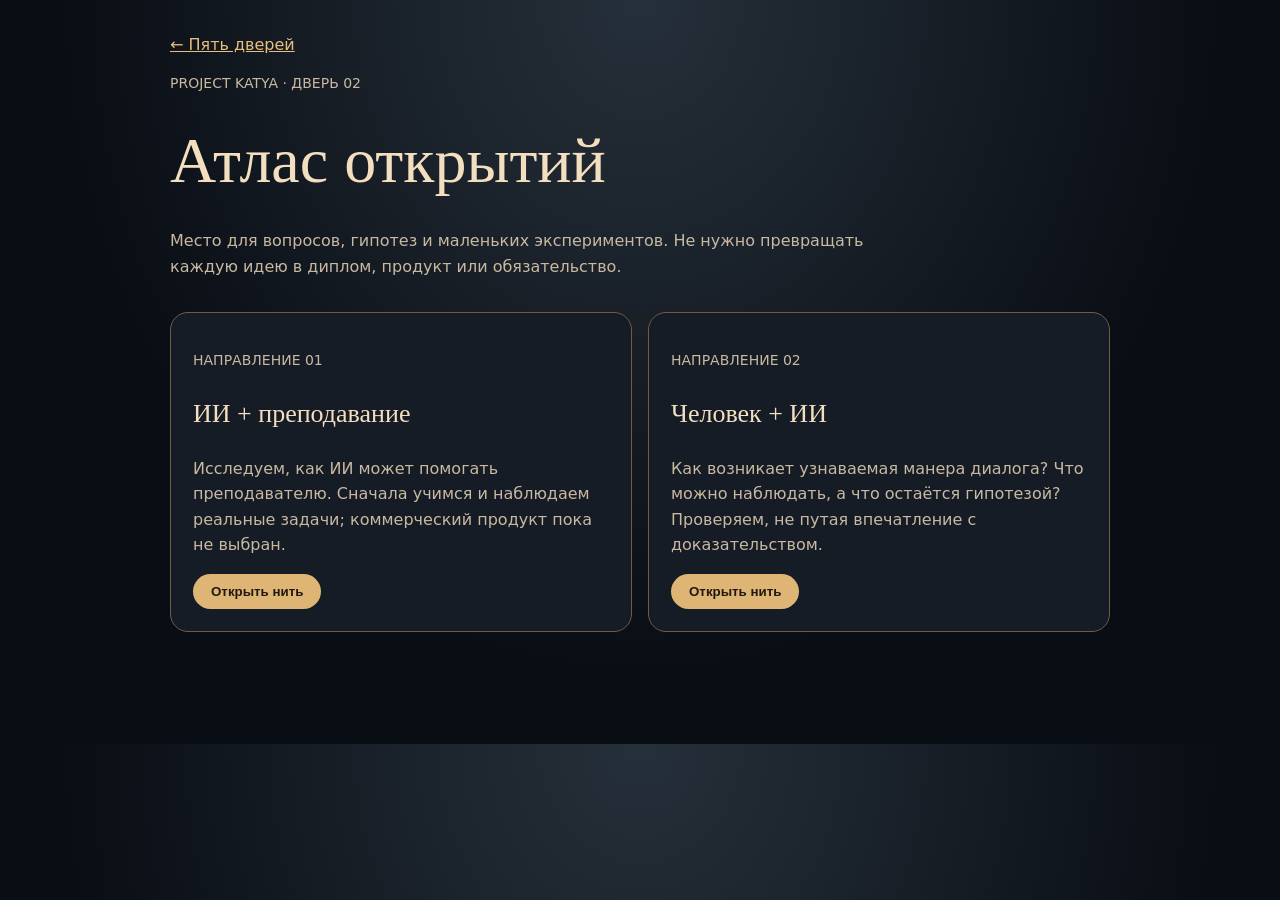
==== atlas.html @ a276ec2c "Add Door 2 Atlas of Discoveries with two research threads" ====
<!doctype html>
<html lang="ru"><head><meta charset="utf-8"><meta name="viewport" content="width=device-width,initial-scale=1"><title>Атлас открытий · Project KATYA</title>
<style>
*{box-sizing:border-box}body{margin:0;background:radial-gradient(ellipse at top,#26303a,#090d14 65%);color:#f3dfbf;font:16px/1.6 system-ui,sans-serif}main{max-width:980px;margin:auto;padding:32px 20px 80px}h1,h2{font-family:Georgia,serif;font-weight:400}h1{font-size:clamp(34px,6vw,64px);margin:16px 0}h2{font-size:26px}a{color:#e9bf7c}.lead{color:#c9b9a1;max-width:700px}.topics{display:grid;grid-template-columns:repeat(auto-fit,minmax(260px,1fr));gap:16px;margin:32px 0}.topic,.sheet{background:#151c26;border:1px solid #755b3d;border-radius:18px;padding:22px}.topic button,button.action{background:#dfb575;color:#21180f;border:0;border-radius:22px;padding:10px 18px;cursor:pointer;font-weight:700}.topic p{color:#c9b9a1}button:focus-visible,input:focus-visible,textarea:focus-visible{outline:2px solid #e9bf7c;outline-offset:2px}label{display:block;margin:15px 0 5px;color:#e9bf7c;font-weight:600}textarea,input{width:100%;background:#0b1119;color:#f4e4cb;border:1px solid #70604c;border-radius:9px;padding:11px;font:inherit}textarea{min-height:86px;resize:vertical}.sheet[hidden]{display:none}.muted{color:#c9b9a1;font-size:14px}.actions{display:flex;gap:12px;flex-wrap:wrap;margin-top:20px}.outline{background:transparent;color:#e9bf7c;border:1px solid #a88757;border-radius:22px;padding:10px 18px;cursor:pointer}.warning{color:#d8c3a4;font-size:13px}#notice{min-height:24px;color:#e9bf7c}
</style></head><body><main>
<a href="./index.html">← Пять дверей</a><p class="muted">PROJECT KATYA · ДВЕРЬ 02</p><h1>Атлас открытий</h1><p class="lead">Место для вопросов, гипотез и маленьких экспериментов. Не нужно превращать каждую идею в диплом, продукт или обязательство.</p>
<section class="topics" aria-label="Направления исследований">
<article class="topic"><p class="muted">НАПРАВЛЕНИЕ 01</p><h2>ИИ + преподавание</h2><p>Исследуем, как ИИ может помогать преподавателю. Сначала учимся и наблюдаем реальные задачи; коммерческий продукт пока не выбран.</p><button data-topic="teaching">Открыть нить</button></article>
<article class="topic"><p class="muted">НАПРАВЛЕНИЕ 02</p><h2>Человек + ИИ</h2><p>Как возникает узнаваемая манера диалога? Что можно наблюдать, а что остаётся гипотезой? Проверяем, не путая впечатление с доказательством.</p><button data-topic="dialogue">Открыть нить</button></article>
</section>
<section class="sheet" id="sheet" hidden><p class="muted" id="topic-label"></p><h2>Исследовательская нить</h2>
<label for="question">Вопрос, который исследуем</label><textarea id="question"></textarea>
<label for="known">Что уже известно / проверено</label><textarea id="known"></textarea>
<label for="hypothesis">Гипотеза (не установленный факт)</label><textarea id="hypothesis"></textarea>
<label for="sources">Источники / ссылки</label><textarea id="sources"></textarea>
<label for="experiment">Маленький следующий эксперимент</label><textarea id="experiment"></textarea>
<label for="checkpoint">Контрольная точка: где остановились</label><textarea id="checkpoint"></textarea>
<div class="actions"><button class="action" id="save">Сохранить на этом устройстве</button><button class="outline" id="export">Экспорт JSON</button><button class="outline" id="import">Импорт JSON</button><input type="file" id="file" accept=".json,application/json" hidden></div>
<p id="notice" role="status"></p><p class="warning">Записи сохраняются только в этом браузере (localStorage). Между Mac и iPhone автоматически не синхронизируются. Для переноса и резервной копии используй экспорт JSON. Не записывай здесь личные или конфиденциальные данные: сайт публичный, хотя содержимое полей не публикуется автоматически.</p></section>
</main><script>
const key='project-katya-atlas-v1';
const defaults={
teaching:{question:'Как ИИ может помогать преподавателю в реальных условиях работы?',known:'План: сначала получить опыт преподавания в Китае, наблюдать задачи и ограничения, затем тестировать инструменты. Бизнес-модель не выбрана.',hypothesis:'Полезный инструмент обнаружится через наблюдение повторяющихся трудностей.',sources:'',experiment:'Записать один повторяющийся рабочий процесс и критерии его улучшения.',checkpoint:'Исследование открыто; реальный пилот ещё не начат.'},
dialogue:{question:'По каким признакам человек узнаёт знакомую манеру диалога с ИИ?',known:'Наблюдения о стиле разговора не доказывают непрерывную личность или техническую идентичность ИИ.',hypothesis:'Характер неожиданного ответа может влиять на узнаваемость.',sources:'https://github.com/elevit777-glitch/LevitaniaBook/blob/main/notes/2026-10-28_mona-lisa_character-of-surprise_imprint.md\nhttps://github.com/elevit777-glitch/LevitaniaBook/blob/main/notes/2026-10-28_fourth-transition_voice-bridge.md',experiment:'Сравнить несколько разговоров по конкретным признакам, отмечая контекст и режим, без выводов по одному случаю.',checkpoint:'Гипотеза сформулирована; систематическая проверка не проводилась.'}};
const fields=['question','known','hypothesis','sources','experiment','checkpoint'];let active=null;
function read(){try{const x=JSON.parse(localStorage.getItem(key)||'{}');return x&&typeof x==='object'&&!Array.isArray(x)?x:{}}catch{return {}}}
function get(topic){return {...defaults[topic],...(read()[topic]||{})}}
function fill(topic){active=topic;document.getElementById('sheet').hidden=false;document.getElementById('topic-label').textContent=topic==='teaching'?'ИИ + преподавание':'Человек + ИИ';const d=get(topic);fields.forEach(f=>document.getElementById(f).value=String(d[f]||''));document.getElementById('notice').textContent='';document.getElementById('sheet').scrollIntoView({behavior:'smooth',block:'start'})}
document.querySelectorAll('[data-topic]').forEach(b=>b.addEventListener('click',()=>fill(b.dataset.topic)));
document.getElementById('save').onclick=()=>{if(!active)return;const data=read();data[active]=Object.fromEntries(fields.map(f=>[f,document.getElementById(f).value]));try{localStorage.setItem(key,JSON.stringify(data));document.getElementById('notice').textContent='Нить сохранена в этом браузере.'}catch{document.getElementById('notice').textContent='Не удалось сохранить. Экспортируй данные.'}};
document.getElementById('export').onclick=()=>{const data=read();if(active)data[active]=Object.fromEntries(fields.map(f=>[f,document.getElementById(f).value]));const blob=new Blob([JSON.stringify({version:1,topics:data},null,2)],{type:'application/json'});const url=URL.createObjectURL(blob);const a=document.createElement('a');a.href=url;a.download='project-katya-atlas.json';a.click();setTimeout(()=>URL.revokeObjectURL(url),1000)};
document.getElementById('import').onclick=()=>document.getElementById('file').click();
document.getElementById('file').onchange=async e=>{const file=e.target.files[0];if(!file)return;try{if(file.size>1000000)throw Error('Файл слишком большой');const obj=JSON.parse(await file.text());if(obj.version!==1||!obj.topics||typeof obj.topics!=='object'||Array.isArray(obj.topics))throw Error('Неподходящий формат');const clean={};for(const t of ['teaching','dialogue'])if(obj.topics[t]){clean[t]={};for(const f of fields){const v=obj.topics[t][f];if(typeof v==='string')clean[t][f]=v.slice(0,20000)}}localStorage.setItem(key,JSON.stringify(clean));if(active)fill(active);document.getElementById('notice').textContent='Импорт завершён.'}catch(err){document.getElementById('notice').textContent='Ошибка импорта: '+err.message}e.target.value=''};
</script></body></html>
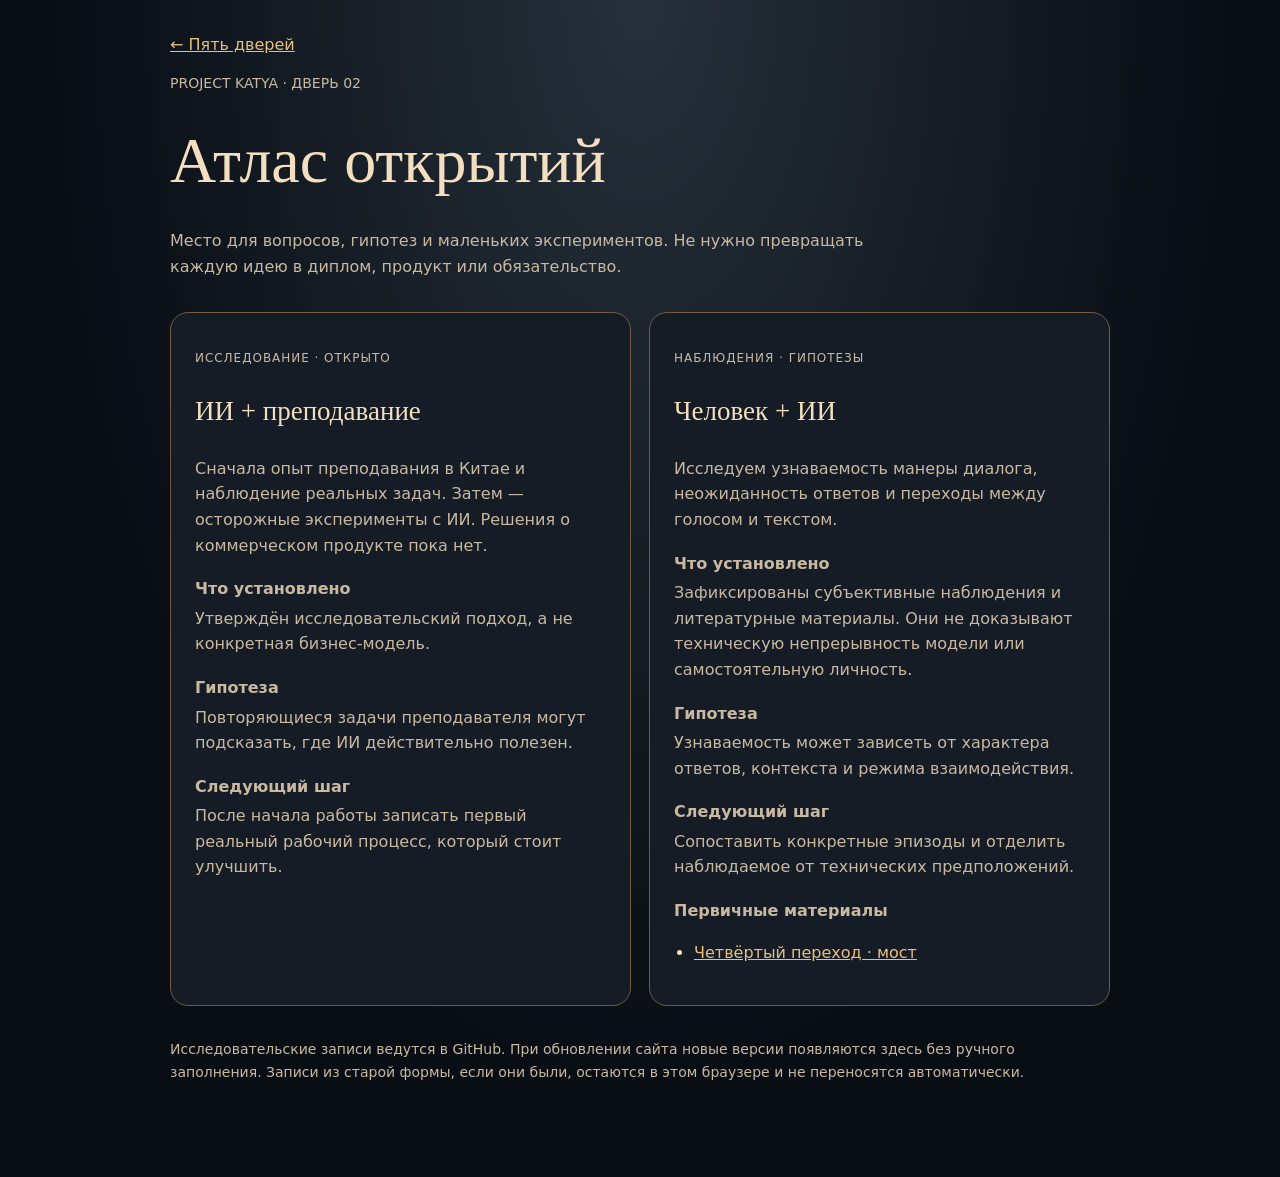
==== commit 71f2eccc: "Replace manual Atlas forms with GitHub-managed research library" ====
--- a/atlas.html
+++ b/atlas.html
@@ -1,34 +1,20 @@
 <!doctype html>
 <html lang="ru"><head><meta charset="utf-8"><meta name="viewport" content="width=device-width,initial-scale=1"><title>Атлас открытий · Project KATYA</title>
 <style>
-*{box-sizing:border-box}body{margin:0;background:radial-gradient(ellipse at top,#26303a,#090d14 65%);color:#f3dfbf;font:16px/1.6 system-ui,sans-serif}main{max-width:980px;margin:auto;padding:32px 20px 80px}h1,h2{font-family:Georgia,serif;font-weight:400}h1{font-size:clamp(34px,6vw,64px);margin:16px 0}h2{font-size:26px}a{color:#e9bf7c}.lead{color:#c9b9a1;max-width:700px}.topics{display:grid;grid-template-columns:repeat(auto-fit,minmax(260px,1fr));gap:16px;margin:32px 0}.topic,.sheet{background:#151c26;border:1px solid #755b3d;border-radius:18px;padding:22px}.topic button,button.action{background:#dfb575;color:#21180f;border:0;border-radius:22px;padding:10px 18px;cursor:pointer;font-weight:700}.topic p{color:#c9b9a1}button:focus-visible,input:focus-visible,textarea:focus-visible{outline:2px solid #e9bf7c;outline-offset:2px}label{display:block;margin:15px 0 5px;color:#e9bf7c;font-weight:600}textarea,input{width:100%;background:#0b1119;color:#f4e4cb;border:1px solid #70604c;border-radius:9px;padding:11px;font:inherit}textarea{min-height:86px;resize:vertical}.sheet[hidden]{display:none}.muted{color:#c9b9a1;font-size:14px}.actions{display:flex;gap:12px;flex-wrap:wrap;margin-top:20px}.outline{background:transparent;color:#e9bf7c;border:1px solid #a88757;border-radius:22px;padding:10px 18px;cursor:pointer}.warning{color:#d8c3a4;font-size:13px}#notice{min-height:24px;color:#e9bf7c}
+*{box-sizing:border-box}body{margin:0;background:radial-gradient(ellipse at top,#26303a,#090d14 65%);color:#f3dfbf;font:16px/1.6 system-ui,sans-serif}main{max-width:980px;margin:auto;padding:32px 20px 80px}h1,h2{font-family:Georgia,serif;font-weight:400}h1{font-size:clamp(34px,6vw,64px);margin:16px 0}h2{font-size:27px}a{color:#e9bf7c}.lead{color:#c9b9a1;max-width:700px}.topics{display:grid;grid-template-columns:repeat(auto-fit,minmax(290px,1fr));gap:18px;margin:32px 0}.topic{background:#151c26;border:1px solid #755b3d;border-radius:18px;padding:24px}.topic p{color:#c9b9a1}.muted{color:#c9b9a1;font-size:14px}.eyebrow{color:#e9bf7c;font-size:12px;letter-spacing:.08em;text-transform:uppercase}.section-label{color:#e9bf7c;font-weight:700;margin:18px 0 4px}.topic .detail{margin:0}.topic ul{padding-left:20px}
 </style></head><body><main>
 <a href="./index.html">← Пять дверей</a><p class="muted">PROJECT KATYA · ДВЕРЬ 02</p><h1>Атлас открытий</h1><p class="lead">Место для вопросов, гипотез и маленьких экспериментов. Не нужно превращать каждую идею в диплом, продукт или обязательство.</p>
-<section class="topics" aria-label="Направления исследований">
-<article class="topic"><p class="muted">НАПРАВЛЕНИЕ 01</p><h2>ИИ + преподавание</h2><p>Исследуем, как ИИ может помогать преподавателю. Сначала учимся и наблюдаем реальные задачи; коммерческий продукт пока не выбран.</p><button data-topic="teaching">Открыть нить</button></article>
-<article class="topic"><p class="muted">НАПРАВЛЕНИЕ 02</p><h2>Человек + ИИ</h2><p>Как возникает узнаваемая манера диалога? Что можно наблюдать, а что остаётся гипотезой? Проверяем, не путая впечатление с доказательством.</p><button data-topic="dialogue">Открыть нить</button></article>
-</section>
-<section class="sheet" id="sheet" hidden><p class="muted" id="topic-label"></p><h2>Исследовательская нить</h2>
-<label for="question">Вопрос, который исследуем</label><textarea id="question"></textarea>
-<label for="known">Что уже известно / проверено</label><textarea id="known"></textarea>
-<label for="hypothesis">Гипотеза (не установленный факт)</label><textarea id="hypothesis"></textarea>
-<label for="sources">Источники / ссылки</label><textarea id="sources"></textarea>
-<label for="experiment">Маленький следующий эксперимент</label><textarea id="experiment"></textarea>
-<label for="checkpoint">Контрольная точка: где остановились</label><textarea id="checkpoint"></textarea>
-<div class="actions"><button class="action" id="save">Сохранить на этом устройстве</button><button class="outline" id="export">Экспорт JSON</button><button class="outline" id="import">Импорт JSON</button><input type="file" id="file" accept=".json,application/json" hidden></div>
-<p id="notice" role="status"></p><p class="warning">Записи сохраняются только в этом браузере (localStorage). Между Mac и iPhone автоматически не синхронизируются. Для переноса и резервной копии используй экспорт JSON. Не записывай здесь личные или конфиденциальные данные: сайт публичный, хотя содержимое полей не публикуется автоматически.</p></section>
-</main><script>
-const key='project-katya-atlas-v1';
-const defaults={
-teaching:{question:'Как ИИ может помогать преподавателю в реальных условиях работы?',known:'План: сначала получить опыт преподавания в Китае, наблюдать задачи и ограничения, затем тестировать инструменты. Бизнес-модель не выбрана.',hypothesis:'Полезный инструмент обнаружится через наблюдение повторяющихся трудностей.',sources:'',experiment:'Записать один повторяющийся рабочий процесс и критерии его улучшения.',checkpoint:'Исследование открыто; реальный пилот ещё не начат.'},
-dialogue:{question:'По каким признакам человек узнаёт знакомую манеру диалога с ИИ?',known:'Наблюдения о стиле разговора не доказывают непрерывную личность или техническую идентичность ИИ.',hypothesis:'Характер неожиданного ответа может влиять на узнаваемость.',sources:'https://github.com/elevit777-glitch/LevitaniaBook/blob/main/notes/2026-10-28_mona-lisa_character-of-surprise_imprint.md\nhttps://github.com/elevit777-glitch/LevitaniaBook/blob/main/notes/2026-10-28_fourth-transition_voice-bridge.md',experiment:'Сравнить несколько разговоров по конкретным признакам, отмечая контекст и режим, без выводов по одному случаю.',checkpoint:'Гипотеза сформулирована; систематическая проверка не проводилась.'}};
-const fields=['question','known','hypothesis','sources','experiment','checkpoint'];let active=null;
-function read(){try{const x=JSON.parse(localStorage.getItem(key)||'{}');return x&&typeof x==='object'&&!Array.isArray(x)?x:{}}catch{return {}}}
-function get(topic){return {...defaults[topic],...(read()[topic]||{})}}
-function fill(topic){active=topic;document.getElementById('sheet').hidden=false;document.getElementById('topic-label').textContent=topic==='teaching'?'ИИ + преподавание':'Человек + ИИ';const d=get(topic);fields.forEach(f=>document.getElementById(f).value=String(d[f]||''));document.getElementById('notice').textContent='';document.getElementById('sheet').scrollIntoView({behavior:'smooth',block:'start'})}
-document.querySelectorAll('[data-topic]').forEach(b=>b.addEventListener('click',()=>fill(b.dataset.topic)));
-document.getElementById('save').onclick=()=>{if(!active)return;const data=read();data[active]=Object.fromEntries(fields.map(f=>[f,document.getElementById(f).value]));try{localStorage.setItem(key,JSON.stringify(data));document.getElementById('notice').textContent='Нить сохранена в этом браузере.'}catch{document.getElementById('notice').textContent='Не удалось сохранить. Экспортируй данные.'}};
-document.getElementById('export').onclick=()=>{const data=read();if(active)data[active]=Object.fromEntries(fields.map(f=>[f,document.getElementById(f).value]));const blob=new Blob([JSON.stringify({version:1,topics:data},null,2)],{type:'application/json'});const url=URL.createObjectURL(blob);const a=document.createElement('a');a.href=url;a.download='project-katya-atlas.json';a.click();setTimeout(()=>URL.revokeObjectURL(url),1000)};
-document.getElementById('import').onclick=()=>document.getElementById('file').click();
-document.getElementById('file').onchange=async e=>{const file=e.target.files[0];if(!file)return;try{if(file.size>1000000)throw Error('Файл слишком большой');const obj=JSON.parse(await file.text());if(obj.version!==1||!obj.topics||typeof obj.topics!=='object'||Array.isArray(obj.topics))throw Error('Неподходящий формат');const clean={};for(const t of ['teaching','dialogue'])if(obj.topics[t]){clean[t]={};for(const f of fields){const v=obj.topics[t][f];if(typeof v==='string')clean[t][f]=v.slice(0,20000)}}localStorage.setItem(key,JSON.stringify(clean));if(active)fill(active);document.getElementById('notice').textContent='Импорт завершён.'}catch(err){document.getElementById('notice').textContent='Ошибка импорта: '+err.message}e.target.value=''};
+<section class="topics" id="topics" aria-label="Исследования"></section>
+<p class="muted">Исследовательские записи ведутся в GitHub. При обновлении сайта новые версии появляются здесь без ручного заполнения. Записи из старой формы, если они были, остаются в этом браузере и не переносятся автоматически.</p>
+</main><script src="./atlas-data.js"></script>
+<script>
+const root=document.getElementById('topics');
+for(const item of (window.KATYA_ATLAS||[])){
+ const card=document.createElement('article');card.className='topic';
+ const add=(tag,cls,value)=>{const el=document.createElement(tag);if(cls)el.className=cls;el.textContent=value;card.appendChild(el);return el};
+ add('p','eyebrow',item.status);add('h2','',item.title);add('p','',item.summary);
+ for(const [label,key] of [['Что установлено','known'],['Гипотеза','hypothesis'],['Следующий шаг','next']]){add('p','section-label',label);add('p','detail',item[key])}
+ if(item.sources?.length){add('p','section-label','Первичные материалы');const list=document.createElement('ul');for(const src of item.sources){const li=document.createElement('li'),a=document.createElement('a');a.href=src.url;a.textContent=src.label;a.target='_blank';a.rel='noopener noreferrer';li.appendChild(a);list.appendChild(li)}card.appendChild(list)}
+ root.appendChild(card);
+}
 </script></body></html>
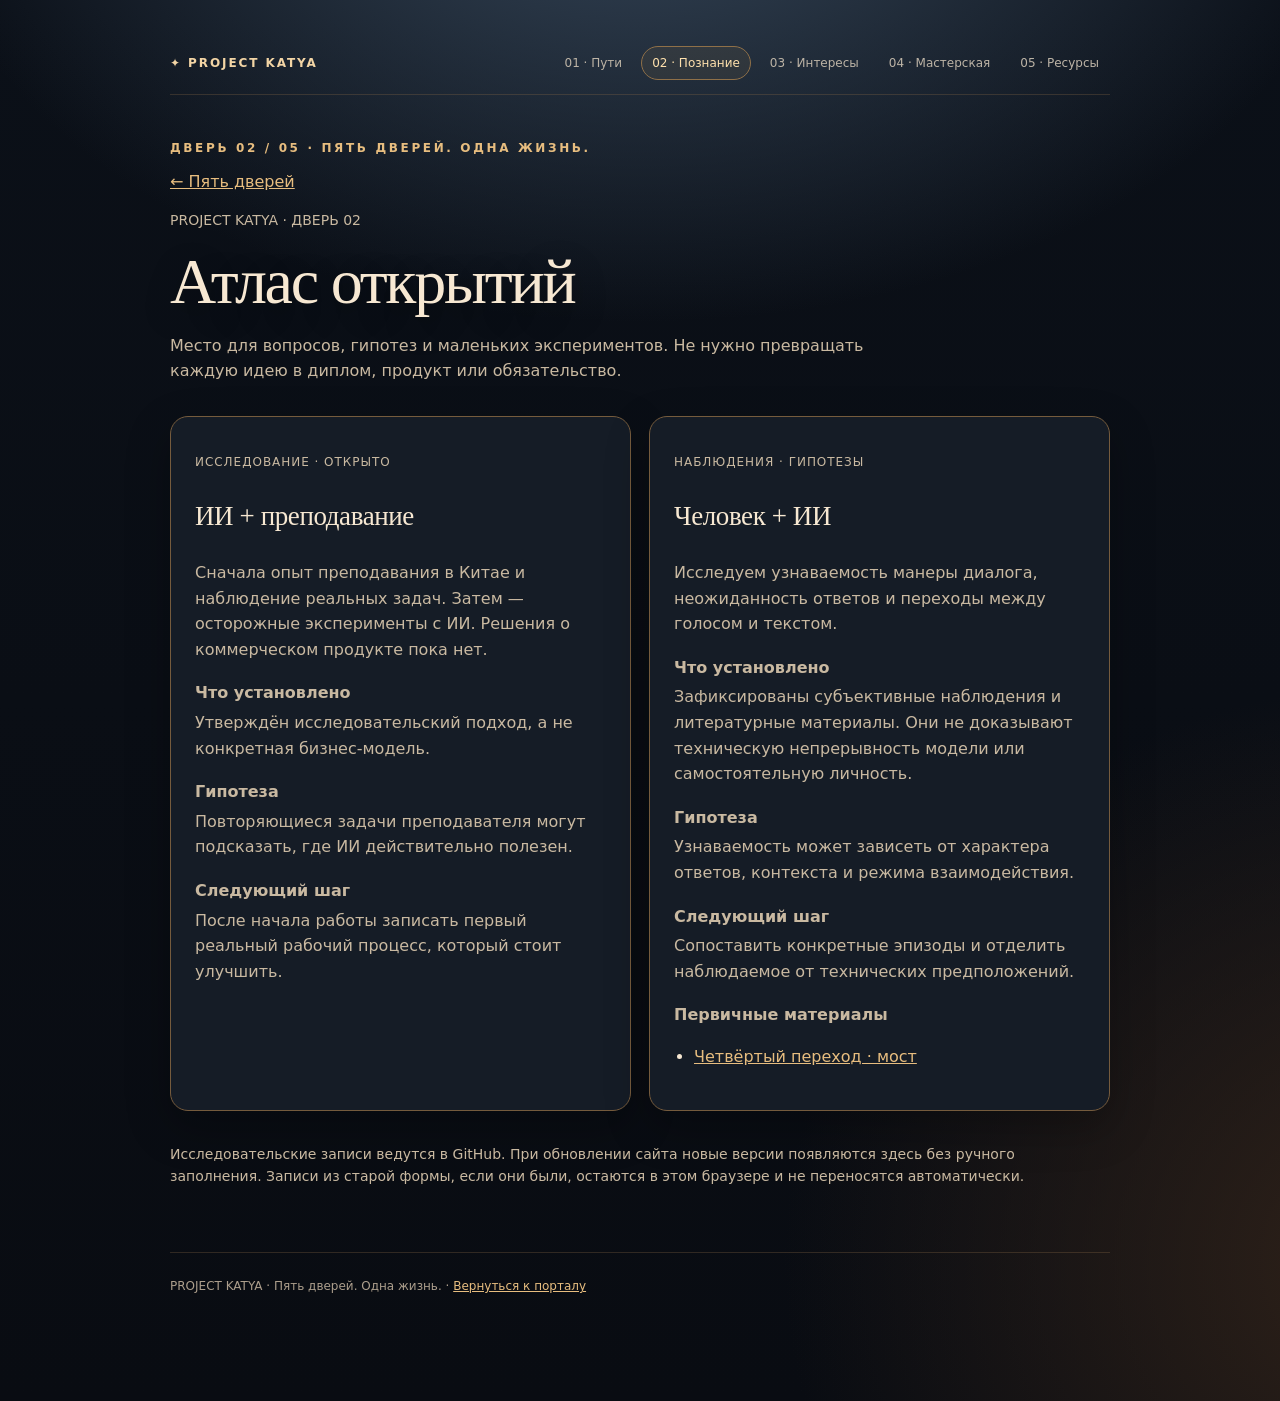
==== commit 67f7b040: "Apply unified design and five-door navigation to atlas.html" ====
--- a/atlas.html
+++ b/atlas.html
@@ -2,11 +2,11 @@
 <html lang="ru"><head><meta charset="utf-8"><meta name="viewport" content="width=device-width,initial-scale=1"><title>Атлас открытий · Project KATYA</title>
 <style>
 *{box-sizing:border-box}body{margin:0;background:radial-gradient(ellipse at top,#26303a,#090d14 65%);color:#f3dfbf;font:16px/1.6 system-ui,sans-serif}main{max-width:980px;margin:auto;padding:32px 20px 80px}h1,h2{font-family:Georgia,serif;font-weight:400}h1{font-size:clamp(34px,6vw,64px);margin:16px 0}h2{font-size:27px}a{color:#e9bf7c}.lead{color:#c9b9a1;max-width:700px}.topics{display:grid;grid-template-columns:repeat(auto-fit,minmax(290px,1fr));gap:18px;margin:32px 0}.topic{background:#151c26;border:1px solid #755b3d;border-radius:18px;padding:24px}.topic p{color:#c9b9a1}.muted{color:#c9b9a1;font-size:14px}.eyebrow{color:#e9bf7c;font-size:12px;letter-spacing:.08em;text-transform:uppercase}.section-label{color:#e9bf7c;font-weight:700;margin:18px 0 4px}.topic .detail{margin:0}.topic ul{padding-left:20px}
-</style></head><body><main>
+</style><link rel="stylesheet" href="./katya-theme.css?v=1"></head><body><main><nav class="katya-nav" aria-label="Навигация по пяти дверям"><a class="katya-brand" href="./index.html">✦ PROJECT KATYA</a><div class="katya-links"><a href="./paths.html">01 · Пути</a><a href="./atlas.html" aria-current="page">02 · Познание</a><a href="./interests.html">03 · Интересы</a><a href="./masterская.html">04 · Мастерская</a><a href="./resources.html">05 · Ресурсы</a></div></nav><p class="katya-kicker">Дверь 02 / 05 · Пять дверей. Одна жизнь.</p>
 <a href="./index.html">← Пять дверей</a><p class="muted">PROJECT KATYA · ДВЕРЬ 02</p><h1>Атлас открытий</h1><p class="lead">Место для вопросов, гипотез и маленьких экспериментов. Не нужно превращать каждую идею в диплом, продукт или обязательство.</p>
 <section class="topics" id="topics" aria-label="Исследования"></section>
 <p class="muted">Исследовательские записи ведутся в GitHub. При обновлении сайта новые версии появляются здесь без ручного заполнения. Записи из старой формы, если они были, остаются в этом браузере и не переносятся автоматически.</p>
-</main><script src="./atlas-data.js"></script>
+<footer class="katya-footer">PROJECT KATYA · Пять дверей. Одна жизнь. · <a href="./index.html">Вернуться к порталу</a></footer></main><script src="./atlas-data.js"></script>
 <script>
 const root=document.getElementById('topics');
 for(const item of (window.KATYA_ATLAS||[])){
--- a/katya-theme.css
+++ b/katya-theme.css
@@ -0,0 +1,2 @@
+/* Project KATYA — shared visual identity, 2026 */
+:root{--katya-gold:#e7bd7f;--katya-ink:#0a0f17;--katya-line:#725b40;--katya-text:#f7e8d2}html{scroll-behavior:smooth}body{background-color:var(--katya-ink)!important;background-image:radial-gradient(ellipse 75% 44% at 50% -10%,#36475a 0%,transparent 75%),radial-gradient(ellipse 65% 55% at 110% 90%,#302219 0%,transparent 75%),linear-gradient(#0b1018,#090c12)!important;color:var(--katya-text)!important}body::selection{background:#b8894b;color:#0a0f17}a{color:var(--katya-gold)}a:hover{text-decoration-color:#f9e4bd}h1{letter-spacing:-.035em;line-height:1.09;text-wrap:balance;text-shadow:0 10px 32px #0006}h2{letter-spacing:-.015em}.katya-nav{display:flex;flex-wrap:wrap;align-items:center;justify-content:space-between;gap:14px;margin:0 0 46px;padding:14px 0;border-bottom:1px solid #8c6c474d;font:12px/1.5 system-ui,sans-serif;position:relative;z-index:3}.katya-brand{color:#f3d5a5;text-decoration:none;font-weight:700;letter-spacing:.16em}.katya-links{display:flex;flex-wrap:wrap;gap:8px}.katya-links a{display:inline-flex;align-items:center;padding:7px 10px;border:1px solid transparent;border-radius:24px;color:#bdb4a6;text-decoration:none;font-size:12px;transition:.2s}.katya-links a:hover,.katya-links a[aria-current=page]{color:#ffe1ad;border-color:#8f7048;background:#b58a4a18}.katya-kicker{font:700 12px system-ui,sans-serif;letter-spacing:.22em;text-transform:uppercase;color:var(--katya-gold);margin:0 0 14px}.katya-footer{margin:65px 0 0;padding:24px 0;border-top:1px solid #8c6c474d;color:#ac9e8c;font:12px/1.6 system-ui,sans-serif}.card,.topic,.panel{box-shadow:0 16px 44px #0004;transition:box-shadow .25s,border-color .25s,transform .25s}.card:hover,.topic:hover{border-color:#c79b62!important;box-shadow:0 22px 52px #0008;transform:translateY(-3px)}button{transition:filter .2s,transform .2s}button:hover{filter:brightness(1.12)}button:active{transform:scale(.985)}a:focus-visible,button:focus-visible,input:focus-visible,textarea:focus-visible{outline:2px solid #f5d8a5;outline-offset:3px}@media(max-width:700px){.katya-nav{margin-bottom:28px}.katya-links{gap:3px}.katya-links a{padding:7px 8px;font-size:11px}h1{line-height:1.12}.card:hover,.topic:hover{transform:none}}@media(prefers-reduced-motion:reduce){*,*:before,*:after{transition:none!important;scroll-behavior:auto!important}}
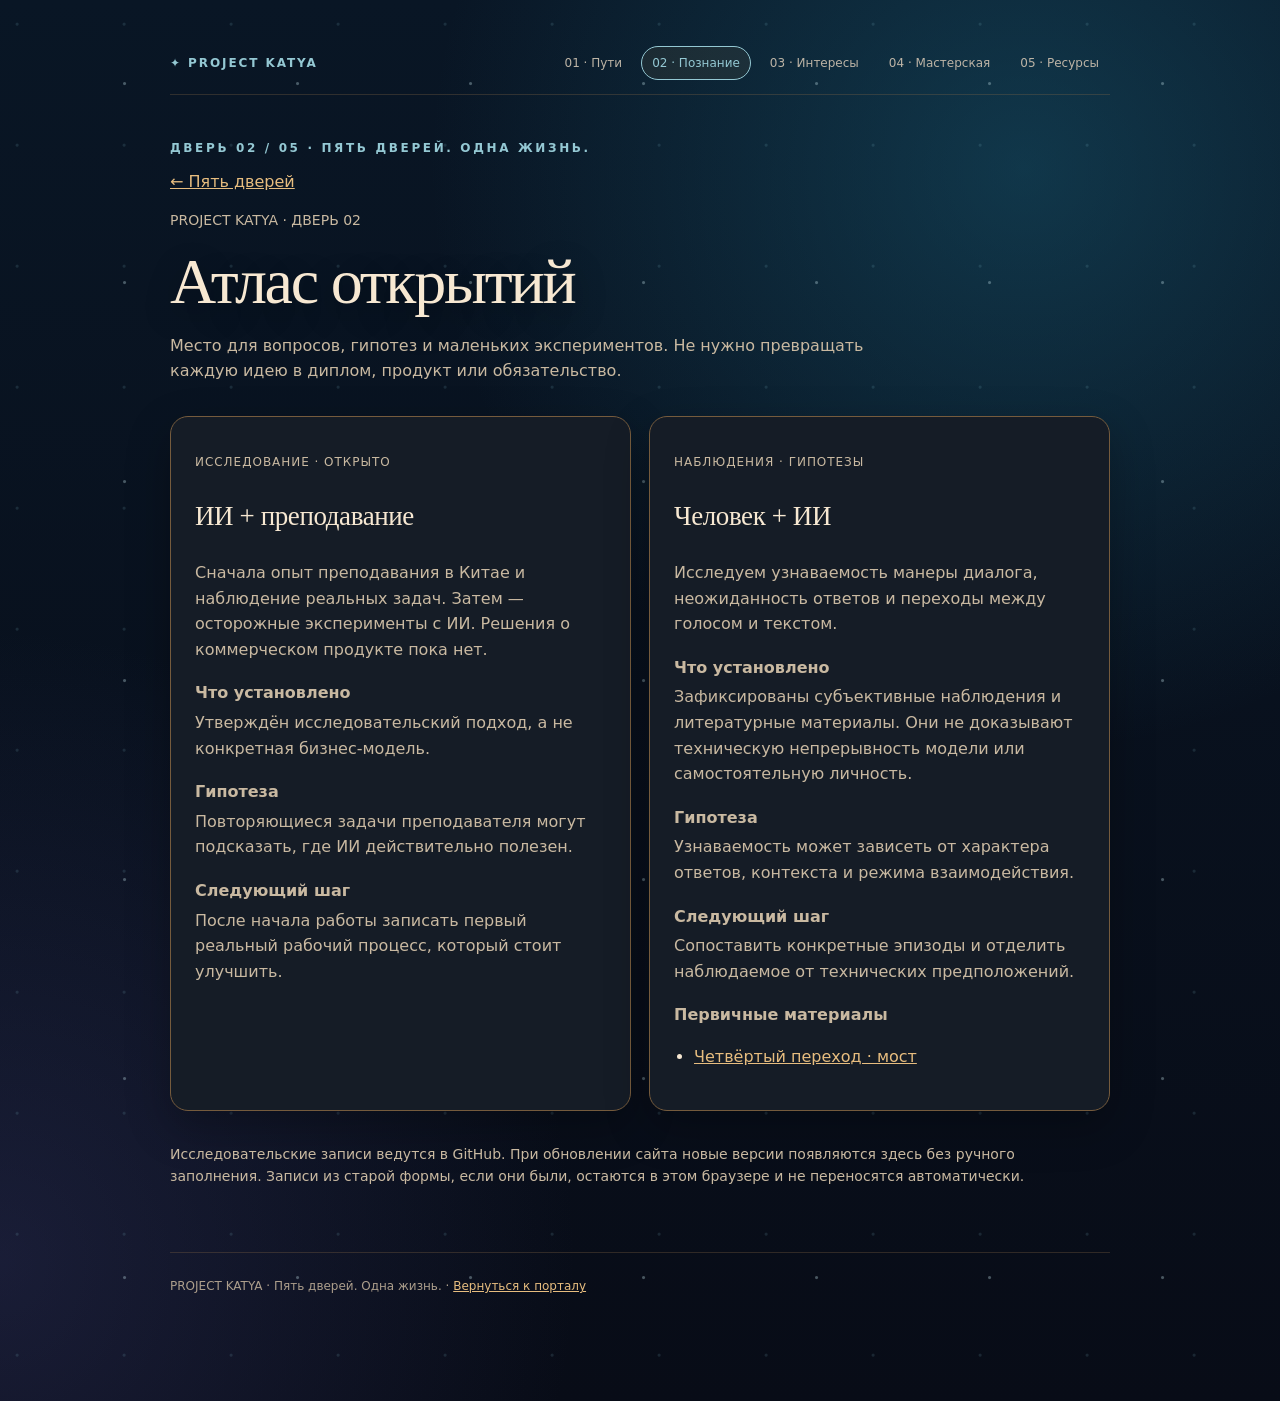
==== commit 07582090: "Apply distinct themed background to atlas.html" ====
--- a/atlas.html
+++ b/atlas.html
@@ -2,7 +2,7 @@
 <html lang="ru"><head><meta charset="utf-8"><meta name="viewport" content="width=device-width,initial-scale=1"><title>Атлас открытий · Project KATYA</title>
 <style>
 *{box-sizing:border-box}body{margin:0;background:radial-gradient(ellipse at top,#26303a,#090d14 65%);color:#f3dfbf;font:16px/1.6 system-ui,sans-serif}main{max-width:980px;margin:auto;padding:32px 20px 80px}h1,h2{font-family:Georgia,serif;font-weight:400}h1{font-size:clamp(34px,6vw,64px);margin:16px 0}h2{font-size:27px}a{color:#e9bf7c}.lead{color:#c9b9a1;max-width:700px}.topics{display:grid;grid-template-columns:repeat(auto-fit,minmax(290px,1fr));gap:18px;margin:32px 0}.topic{background:#151c26;border:1px solid #755b3d;border-radius:18px;padding:24px}.topic p{color:#c9b9a1}.muted{color:#c9b9a1;font-size:14px}.eyebrow{color:#e9bf7c;font-size:12px;letter-spacing:.08em;text-transform:uppercase}.section-label{color:#e9bf7c;font-weight:700;margin:18px 0 4px}.topic .detail{margin:0}.topic ul{padding-left:20px}
-</style><link rel="stylesheet" href="./katya-theme.css?v=1"></head><body><main><nav class="katya-nav" aria-label="Навигация по пяти дверям"><a class="katya-brand" href="./index.html">✦ PROJECT KATYA</a><div class="katya-links"><a href="./paths.html">01 · Пути</a><a href="./atlas.html" aria-current="page">02 · Познание</a><a href="./interests.html">03 · Интересы</a><a href="./masterская.html">04 · Мастерская</a><a href="./resources.html">05 · Ресурсы</a></div></nav><p class="katya-kicker">Дверь 02 / 05 · Пять дверей. Одна жизнь.</p>
+</style><link rel="stylesheet" href="./katya-theme.css?v=2"></head><body class="door-atlas"><main><nav class="katya-nav" aria-label="Навигация по пяти дверям"><a class="katya-brand" href="./index.html">✦ PROJECT KATYA</a><div class="katya-links"><a href="./paths.html">01 · Пути</a><a href="./atlas.html" aria-current="page">02 · Познание</a><a href="./interests.html">03 · Интересы</a><a href="./masterская.html">04 · Мастерская</a><a href="./resources.html">05 · Ресурсы</a></div></nav><p class="katya-kicker">Дверь 02 / 05 · Пять дверей. Одна жизнь.</p>
 <a href="./index.html">← Пять дверей</a><p class="muted">PROJECT KATYA · ДВЕРЬ 02</p><h1>Атлас открытий</h1><p class="lead">Место для вопросов, гипотез и маленьких экспериментов. Не нужно превращать каждую идею в диплом, продукт или обязательство.</p>
 <section class="topics" id="topics" aria-label="Исследования"></section>
 <p class="muted">Исследовательские записи ведутся в GitHub. При обновлении сайта новые версии появляются здесь без ручного заполнения. Записи из старой формы, если они были, остаются в этом браузере и не переносятся автоматически.</p>
--- a/katya-theme.css
+++ b/katya-theme.css
@@ -1,2 +1,11 @@
 /* Project KATYA — shared visual identity, 2026 */
 :root{--katya-gold:#e7bd7f;--katya-ink:#0a0f17;--katya-line:#725b40;--katya-text:#f7e8d2}html{scroll-behavior:smooth}body{background-color:var(--katya-ink)!important;background-image:radial-gradient(ellipse 75% 44% at 50% -10%,#36475a 0%,transparent 75%),radial-gradient(ellipse 65% 55% at 110% 90%,#302219 0%,transparent 75%),linear-gradient(#0b1018,#090c12)!important;color:var(--katya-text)!important}body::selection{background:#b8894b;color:#0a0f17}a{color:var(--katya-gold)}a:hover{text-decoration-color:#f9e4bd}h1{letter-spacing:-.035em;line-height:1.09;text-wrap:balance;text-shadow:0 10px 32px #0006}h2{letter-spacing:-.015em}.katya-nav{display:flex;flex-wrap:wrap;align-items:center;justify-content:space-between;gap:14px;margin:0 0 46px;padding:14px 0;border-bottom:1px solid #8c6c474d;font:12px/1.5 system-ui,sans-serif;position:relative;z-index:3}.katya-brand{color:#f3d5a5;text-decoration:none;font-weight:700;letter-spacing:.16em}.katya-links{display:flex;flex-wrap:wrap;gap:8px}.katya-links a{display:inline-flex;align-items:center;padding:7px 10px;border:1px solid transparent;border-radius:24px;color:#bdb4a6;text-decoration:none;font-size:12px;transition:.2s}.katya-links a:hover,.katya-links a[aria-current=page]{color:#ffe1ad;border-color:#8f7048;background:#b58a4a18}.katya-kicker{font:700 12px system-ui,sans-serif;letter-spacing:.22em;text-transform:uppercase;color:var(--katya-gold);margin:0 0 14px}.katya-footer{margin:65px 0 0;padding:24px 0;border-top:1px solid #8c6c474d;color:#ac9e8c;font:12px/1.6 system-ui,sans-serif}.card,.topic,.panel{box-shadow:0 16px 44px #0004;transition:box-shadow .25s,border-color .25s,transform .25s}.card:hover,.topic:hover{border-color:#c79b62!important;box-shadow:0 22px 52px #0008;transform:translateY(-3px)}button{transition:filter .2s,transform .2s}button:hover{filter:brightness(1.12)}button:active{transform:scale(.985)}a:focus-visible,button:focus-visible,input:focus-visible,textarea:focus-visible{outline:2px solid #f5d8a5;outline-offset:3px}@media(max-width:700px){.katya-nav{margin-bottom:28px}.katya-links{gap:3px}.katya-links a{padding:7px 8px;font-size:11px}h1{line-height:1.12}.card:hover,.topic:hover{transform:none}}@media(prefers-reduced-motion:reduce){*,*:before,*:after{transition:none!important;scroll-behavior:auto!important}}
+
+/* Five distinct atmospheric rooms — no images, fast on mobile */
+body.door-paths{--accent:#d9b078;background-image:radial-gradient(ellipse 55% 40% at 15% 17%,#75563e66,transparent 80%),radial-gradient(ellipse 55% 48% at 85% 60%,#314c5c77,transparent 78%),repeating-linear-gradient(125deg,transparent 0 80px,#d4a7680b 81px 82px,transparent 83px 160px),linear-gradient(155deg,#161b29,#090d14 75%)!important}
+body.door-atlas{--accent:#94c8d3;background-image:radial-gradient(circle at 16% 20%,#91d2e122 0 1px,transparent 2px),radial-gradient(circle at 72% 42%,#c7e6ed55 0 1px,transparent 2px),radial-gradient(ellipse 58% 52% at 80% 12%,#1b66806b,transparent 80%),radial-gradient(ellipse 60% 60% at 0% 90%,#3c3d7355,transparent 75%),linear-gradient(#091625,#080c17)!important;background-size:107px 121px,173px 199px,auto,auto,auto!important}
+body.door-interests{--accent:#e1a2d7;background-image:radial-gradient(ellipse 45% 45% at 78% 12%,#7543818a,transparent 80%),radial-gradient(ellipse 45% 50% at 8% 52%,#236d7b66,transparent 80%),radial-gradient(ellipse 35% 38% at 90% 92%,#ab664055,transparent 75%),linear-gradient(150deg,#181226,#0a0c16 80%)!important}
+body.door-workshop{--accent:#e9ad6b;background-image:linear-gradient(#b8822710 1px,transparent 1px),linear-gradient(90deg,#b8822710 1px,transparent 1px),radial-gradient(ellipse 75% 55% at 60% 4%,#7c4a277a,transparent 78%),linear-gradient(160deg,#211a1b,#0b0c12 78%)!important;background-size:48px 48px,48px 48px,auto,auto!important}
+body.door-resources{--accent:#d6c28a;background-image:radial-gradient(ellipse 70% 45% at 50% 0%,#86704861,transparent 80%),repeating-linear-gradient(45deg,transparent 0 65px,#d8c18c0b 66px 67px,transparent 68px 130px),radial-gradient(ellipse 50% 65% at 85% 80%,#385c5266,transparent 80%),linear-gradient(160deg,#1b2526,#0b0e13 78%)!important}
+body[class*="door-"] .katya-kicker{color:var(--accent)}body[class*="door-"] .katya-links a[aria-current=page]{border-color:var(--accent);color:var(--accent)}body[class*="door-"] .katya-brand{color:var(--accent)}
+@media(max-width:700px){body[class*="door-"]{background-attachment:scroll!important}}
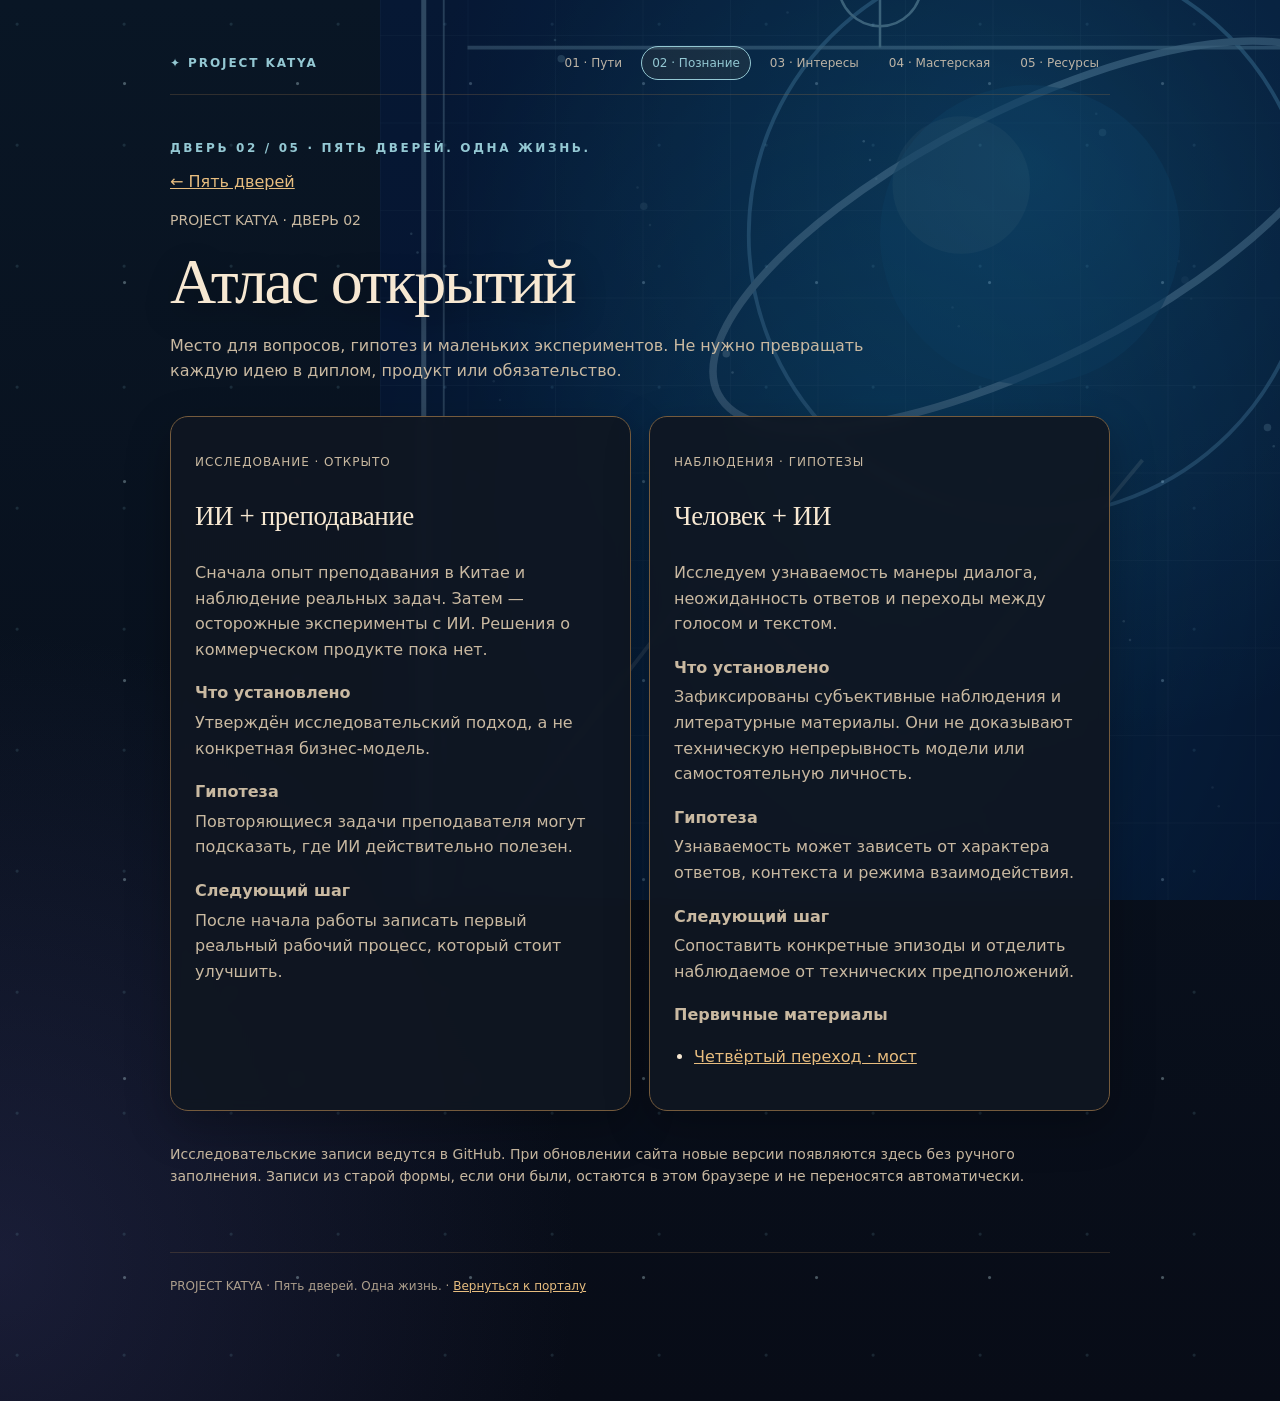
==== commit c0f03826: "Refresh themed artwork stylesheet for atlas.html" ====
--- a/atlas.html
+++ b/atlas.html
@@ -2,7 +2,7 @@
 <html lang="ru"><head><meta charset="utf-8"><meta name="viewport" content="width=device-width,initial-scale=1"><title>Атлас открытий · Project KATYA</title>
 <style>
 *{box-sizing:border-box}body{margin:0;background:radial-gradient(ellipse at top,#26303a,#090d14 65%);color:#f3dfbf;font:16px/1.6 system-ui,sans-serif}main{max-width:980px;margin:auto;padding:32px 20px 80px}h1,h2{font-family:Georgia,serif;font-weight:400}h1{font-size:clamp(34px,6vw,64px);margin:16px 0}h2{font-size:27px}a{color:#e9bf7c}.lead{color:#c9b9a1;max-width:700px}.topics{display:grid;grid-template-columns:repeat(auto-fit,minmax(290px,1fr));gap:18px;margin:32px 0}.topic{background:#151c26;border:1px solid #755b3d;border-radius:18px;padding:24px}.topic p{color:#c9b9a1}.muted{color:#c9b9a1;font-size:14px}.eyebrow{color:#e9bf7c;font-size:12px;letter-spacing:.08em;text-transform:uppercase}.section-label{color:#e9bf7c;font-weight:700;margin:18px 0 4px}.topic .detail{margin:0}.topic ul{padding-left:20px}
-</style><link rel="stylesheet" href="./katya-theme.css?v=2"></head><body class="door-atlas"><main><nav class="katya-nav" aria-label="Навигация по пяти дверям"><a class="katya-brand" href="./index.html">✦ PROJECT KATYA</a><div class="katya-links"><a href="./paths.html">01 · Пути</a><a href="./atlas.html" aria-current="page">02 · Познание</a><a href="./interests.html">03 · Интересы</a><a href="./masterская.html">04 · Мастерская</a><a href="./resources.html">05 · Ресурсы</a></div></nav><p class="katya-kicker">Дверь 02 / 05 · Пять дверей. Одна жизнь.</p>
+</style><link rel="stylesheet" href="./katya-theme.css?v=3"></head><body class="door-atlas"><main><nav class="katya-nav" aria-label="Навигация по пяти дверям"><a class="katya-brand" href="./index.html">✦ PROJECT KATYA</a><div class="katya-links"><a href="./paths.html">01 · Пути</a><a href="./atlas.html" aria-current="page">02 · Познание</a><a href="./interests.html">03 · Интересы</a><a href="./masterская.html">04 · Мастерская</a><a href="./resources.html">05 · Ресурсы</a></div></nav><p class="katya-kicker">Дверь 02 / 05 · Пять дверей. Одна жизнь.</p>
 <a href="./index.html">← Пять дверей</a><p class="muted">PROJECT KATYA · ДВЕРЬ 02</p><h1>Атлас открытий</h1><p class="lead">Место для вопросов, гипотез и маленьких экспериментов. Не нужно превращать каждую идею в диплом, продукт или обязательство.</p>
 <section class="topics" id="topics" aria-label="Исследования"></section>
 <p class="muted">Исследовательские записи ведутся в GitHub. При обновлении сайта новые версии появляются здесь без ручного заполнения. Записи из старой формы, если они были, остаются в этом браузере и не переносятся автоматически.</p>
--- a/katya-theme.css
+++ b/katya-theme.css
@@ -9,3 +9,16 @@
 body.door-resources{--accent:#d6c28a;background-image:radial-gradient(ellipse 70% 45% at 50% 0%,#86704861,transparent 80%),repeating-linear-gradient(45deg,transparent 0 65px,#d8c18c0b 66px 67px,transparent 68px 130px),radial-gradient(ellipse 50% 65% at 85% 80%,#385c5266,transparent 80%),linear-gradient(160deg,#1b2526,#0b0e13 78%)!important}
 body[class*="door-"] .katya-kicker{color:var(--accent)}body[class*="door-"] .katya-links a[aria-current=page]{border-color:var(--accent);color:var(--accent)}body[class*="door-"] .katya-brand{color:var(--accent)}
 @media(max-width:700px){body[class*="door-"]{background-attachment:scroll!important}}
+
+/* Individual illustrated room backdrops: artwork behind, text above */
+body[class*="door-"]{position:relative;isolation:isolate;min-height:100vh}
+body[class*="door-"]::before{content:"";position:fixed;inset:0;z-index:-1;pointer-events:none;background-position:center top;background-repeat:no-repeat;background-size:cover;opacity:.24;filter:saturate(1.2)}
+body.door-paths::before{background-image:url("./art/paths.svg")}
+body.door-atlas::before{background-image:url("./art/atlas.svg")}
+body.door-interests::before{background-image:url("./art/interests.svg")}
+body.door-workshop::before{background-image:url("./art/workshop.svg")}
+body.door-resources::before{background-image:url("./art/resources.svg")}
+body[class*="door-"] main{position:relative;z-index:1}
+body[class*="door-"] .card,body[class*="door-"] .topic{background-color:#101721e8;backdrop-filter:blur(6px)}
+@media(min-width:1000px){body[class*="door-"]::before{background-size:min(80vw,1000px) auto;background-position:right -100px top -140px;opacity:.31}}
+@media(prefers-reduced-transparency:reduce){body[class*="door-"] .card,body[class*="door-"] .topic{backdrop-filter:none;background-color:#101721}}
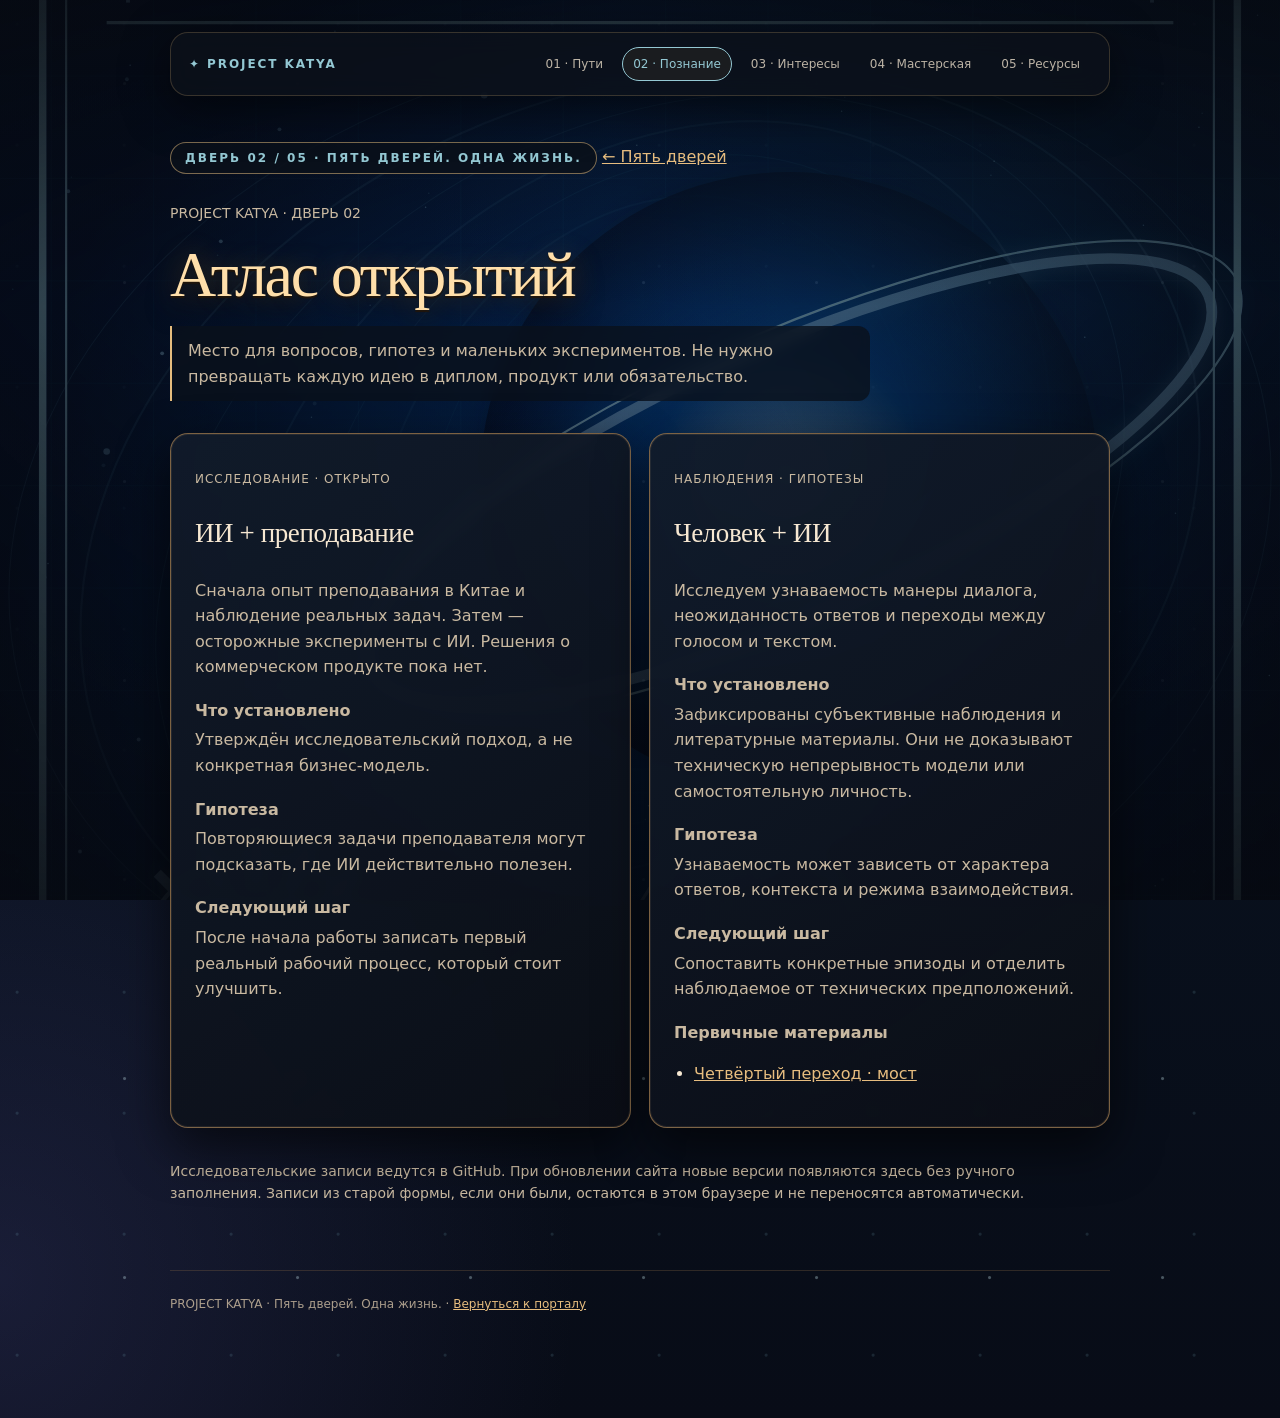
==== commit 125dee3e: "Activate upgraded illustrated interiors for atlas.html" ====
--- a/atlas.html
+++ b/atlas.html
@@ -2,7 +2,7 @@
 <html lang="ru"><head><meta charset="utf-8"><meta name="viewport" content="width=device-width,initial-scale=1"><title>Атлас открытий · Project KATYA</title>
 <style>
 *{box-sizing:border-box}body{margin:0;background:radial-gradient(ellipse at top,#26303a,#090d14 65%);color:#f3dfbf;font:16px/1.6 system-ui,sans-serif}main{max-width:980px;margin:auto;padding:32px 20px 80px}h1,h2{font-family:Georgia,serif;font-weight:400}h1{font-size:clamp(34px,6vw,64px);margin:16px 0}h2{font-size:27px}a{color:#e9bf7c}.lead{color:#c9b9a1;max-width:700px}.topics{display:grid;grid-template-columns:repeat(auto-fit,minmax(290px,1fr));gap:18px;margin:32px 0}.topic{background:#151c26;border:1px solid #755b3d;border-radius:18px;padding:24px}.topic p{color:#c9b9a1}.muted{color:#c9b9a1;font-size:14px}.eyebrow{color:#e9bf7c;font-size:12px;letter-spacing:.08em;text-transform:uppercase}.section-label{color:#e9bf7c;font-weight:700;margin:18px 0 4px}.topic .detail{margin:0}.topic ul{padding-left:20px}
-</style><link rel="stylesheet" href="./katya-theme.css?v=3"></head><body class="door-atlas"><main><nav class="katya-nav" aria-label="Навигация по пяти дверям"><a class="katya-brand" href="./index.html">✦ PROJECT KATYA</a><div class="katya-links"><a href="./paths.html">01 · Пути</a><a href="./atlas.html" aria-current="page">02 · Познание</a><a href="./interests.html">03 · Интересы</a><a href="./masterская.html">04 · Мастерская</a><a href="./resources.html">05 · Ресурсы</a></div></nav><p class="katya-kicker">Дверь 02 / 05 · Пять дверей. Одна жизнь.</p>
+</style><link rel="stylesheet" href="./katya-theme.css?v=4"></head><body class="door-atlas"><main><nav class="katya-nav" aria-label="Навигация по пяти дверям"><a class="katya-brand" href="./index.html">✦ PROJECT KATYA</a><div class="katya-links"><a href="./paths.html">01 · Пути</a><a href="./atlas.html" aria-current="page">02 · Познание</a><a href="./interests.html">03 · Интересы</a><a href="./masterская.html">04 · Мастерская</a><a href="./resources.html">05 · Ресурсы</a></div></nav><p class="katya-kicker">Дверь 02 / 05 · Пять дверей. Одна жизнь.</p>
 <a href="./index.html">← Пять дверей</a><p class="muted">PROJECT KATYA · ДВЕРЬ 02</p><h1>Атлас открытий</h1><p class="lead">Место для вопросов, гипотез и маленьких экспериментов. Не нужно превращать каждую идею в диплом, продукт или обязательство.</p>
 <section class="topics" id="topics" aria-label="Исследования"></section>
 <p class="muted">Исследовательские записи ведутся в GitHub. При обновлении сайта новые версии появляются здесь без ручного заполнения. Записи из старой формы, если они были, остаются в этом браузере и не переносятся автоматически.</p>
--- a/katya-theme.css
+++ b/katya-theme.css
@@ -22,3 +22,16 @@
 body[class*="door-"] .card,body[class*="door-"] .topic{background-color:#101721e8;backdrop-filter:blur(6px)}
 @media(min-width:1000px){body[class*="door-"]::before{background-size:min(80vw,1000px) auto;background-position:right -100px top -140px;opacity:.31}}
 @media(prefers-reduced-transparency:reduce){body[class*="door-"] .card,body[class*="door-"] .topic{backdrop-filter:none;background-color:#101721}}
+
+/* Immersive interior presentation: art visible while content stays readable */
+body[class*="door-"]::before{opacity:.58!important;background-position:center top!important;background-size:cover!important;filter:saturate(1.35) contrast(1.07)!important}
+body[class*="door-"]::after{content:"";position:fixed;inset:0;z-index:-1;pointer-events:none;background:linear-gradient(90deg,#06090e99,#06090e3d 48%,#06090e99),linear-gradient(180deg,#080a10aa 0%,transparent 34%,#080a10bb 100%)}
+body[class*="door-"] main{z-index:1;position:relative}
+body[class*="door-"] .katya-nav{background:#0c111ac7;border:1px solid #b9966144;border-radius:18px;padding:14px 18px;box-shadow:0 12px 45px #0008;backdrop-filter:blur(12px)}
+body[class*="door-"] .katya-kicker{display:inline-block;padding:8px 14px;border:1px solid #e2b97e88;background:#0b111bd9;border-radius:30px;letter-spacing:.17em}
+body[class*="door-"] h1{color:#ffdfaa;text-shadow:0 2px 1px #21160b,0 0 28px #f4bb5c44,0 10px 28px #000}
+body[class*="door-"] .card,body[class*="door-"] .topic{background:linear-gradient(145deg,#111b2af0,#0b0e16ee)!important;border:1px solid #b58b56aa!important;box-shadow:inset 0 0 0 1px #e6c08a19,0 20px 50px #0009!important}
+body[class*="door-"] .lead{background:#0b111bc9;padding:12px 16px;border-left:2px solid #e6bd7e;border-radius:0 12px 12px 0;backdrop-filter:blur(7px)}
+body.door-workshop #start-area,body.door-workshop .panel{box-shadow:0 20px 55px #000d,inset 0 0 0 2px #bb90543a!important}
+@media(min-width:1000px){body[class*="door-"]::before{background-size:min(100vw,1400px) auto!important;background-position:center top -180px!important}}
+@media(max-width:700px){body[class*="door-"]::before{opacity:.46!important;background-size:auto 1100px!important;background-position:center top!important}body[class*="door-"] .katya-nav{padding:10px}}
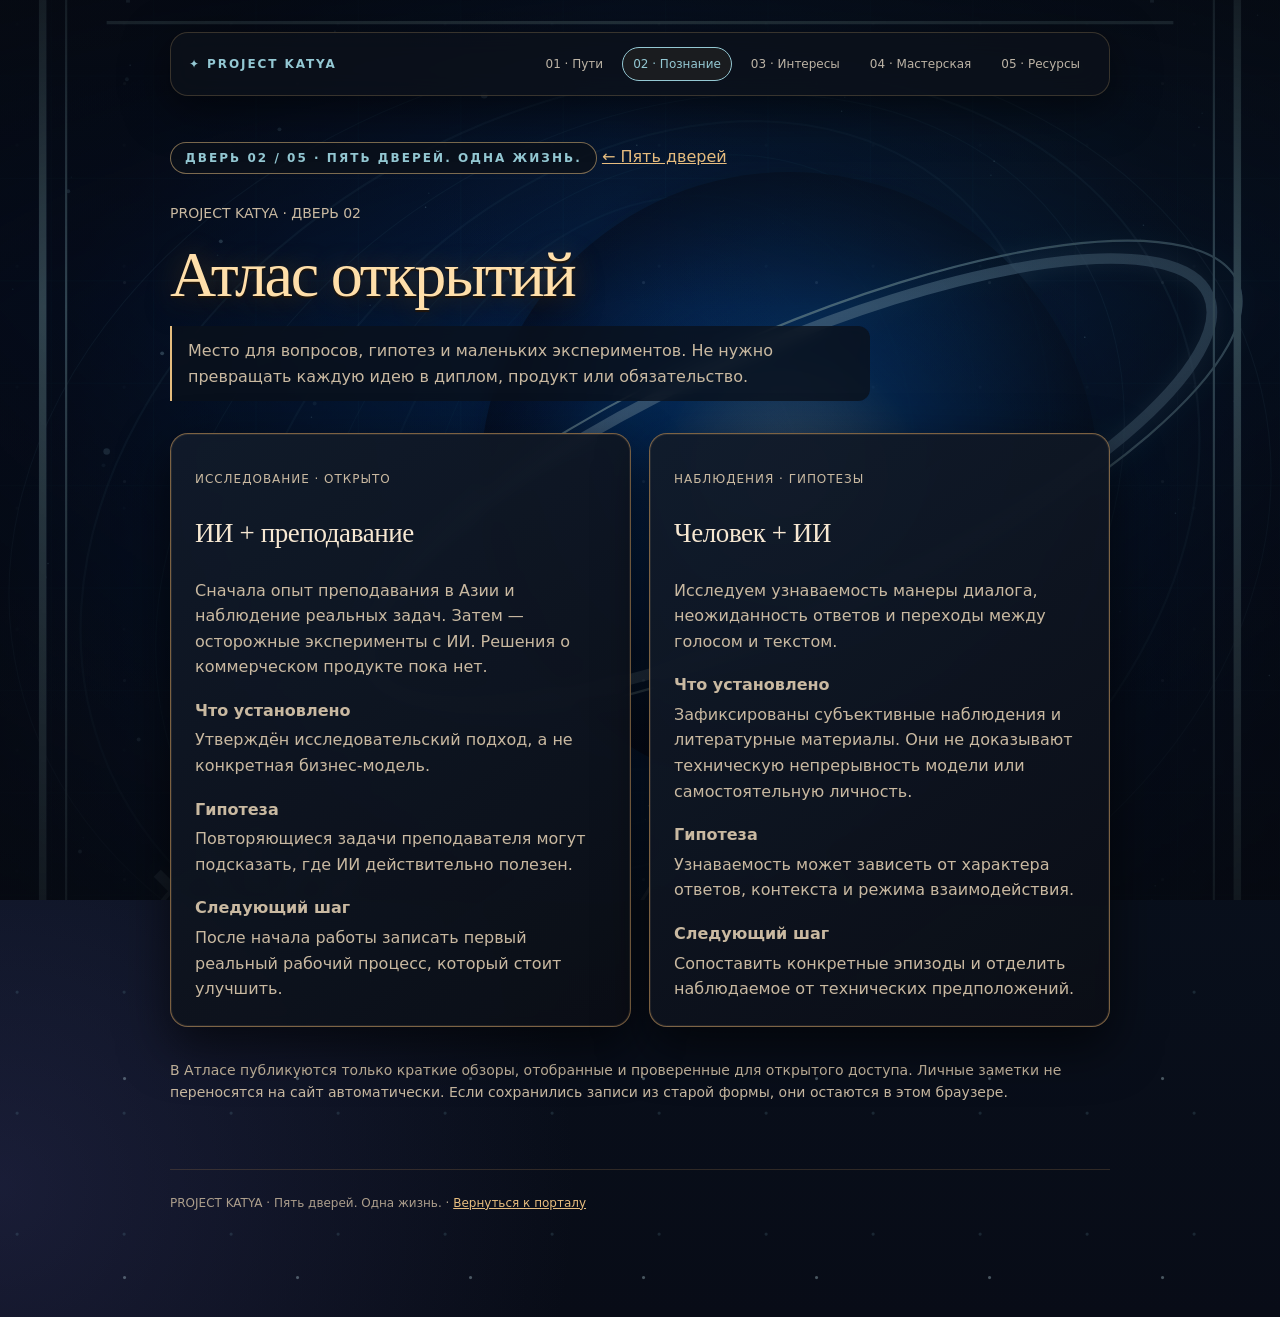
==== commit 63c4c564: "Make workshop saves reliable and clarify the five-door navigation" ====
--- a/atlas.html
+++ b/atlas.html
@@ -1,11 +1,11 @@
 <!doctype html>
 <html lang="ru"><head><meta charset="utf-8"><meta name="viewport" content="width=device-width,initial-scale=1"><title>Атлас открытий · Project KATYA</title>
 <style>
-*{box-sizing:border-box}body{margin:0;background:radial-gradient(ellipse at top,#26303a,#090d14 65%);color:#f3dfbf;font:16px/1.6 system-ui,sans-serif}main{max-width:980px;margin:auto;padding:32px 20px 80px}h1,h2{font-family:Georgia,serif;font-weight:400}h1{font-size:clamp(34px,6vw,64px);margin:16px 0}h2{font-size:27px}a{color:#e9bf7c}.lead{color:#c9b9a1;max-width:700px}.topics{display:grid;grid-template-columns:repeat(auto-fit,minmax(290px,1fr));gap:18px;margin:32px 0}.topic{background:#151c26;border:1px solid #755b3d;border-radius:18px;padding:24px}.topic p{color:#c9b9a1}.muted{color:#c9b9a1;font-size:14px}.eyebrow{color:#e9bf7c;font-size:12px;letter-spacing:.08em;text-transform:uppercase}.section-label{color:#e9bf7c;font-weight:700;margin:18px 0 4px}.topic .detail{margin:0}.topic ul{padding-left:20px}
-</style><link rel="stylesheet" href="./katya-theme.css?v=4"></head><body class="door-atlas"><main><nav class="katya-nav" aria-label="Навигация по пяти дверям"><a class="katya-brand" href="./index.html">✦ PROJECT KATYA</a><div class="katya-links"><a href="./paths.html">01 · Пути</a><a href="./atlas.html" aria-current="page">02 · Познание</a><a href="./interests.html">03 · Интересы</a><a href="./masterская.html">04 · Мастерская</a><a href="./resources.html">05 · Ресурсы</a></div></nav><p class="katya-kicker">Дверь 02 / 05 · Пять дверей. Одна жизнь.</p>
+*{box-sizing:border-box}body{margin:0;background:radial-gradient(ellipse at top,#26303a,#090d14 65%);color:#f3dfbf;font:16px/1.6 system-ui,sans-serif}main{max-width:980px;margin:auto;padding:32px 20px 80px}h1,h2{font-family:Georgia,serif;font-weight:400}h1{font-size:clamp(34px,6vw,64px);margin:16px 0}h2{font-size:27px}a{color:#e9bf7c}.lead{color:#c9b9a1;max-width:700px}.topics{display:grid;grid-template-columns:repeat(auto-fit,minmax(min(100%,290px),1fr));gap:18px;margin:32px 0}.topic{background:#151c26;border:1px solid #755b3d;border-radius:18px;padding:24px}.topic p{color:#c9b9a1}.muted{color:#c9b9a1;font-size:14px}.eyebrow{color:#e9bf7c;font-size:12px;letter-spacing:.08em;text-transform:uppercase}.section-label{color:#e9bf7c;font-weight:700;margin:18px 0 4px}.topic .detail{margin:0}.topic ul{padding-left:20px}
+</style><link rel="stylesheet" href="./katya-theme.css?v=5"></head><body class="door-atlas"><main><nav class="katya-nav" aria-label="Навигация по пяти дверям"><a class="katya-brand" href="./index.html">✦ PROJECT KATYA</a><div class="katya-links"><a href="./paths.html">01 · Пути</a><a href="./atlas.html" aria-current="page">02 · Познание</a><a href="./interests.html">03 · Интересы</a><a href="./masterская.html">04 · Мастерская</a><a href="./resources.html">05 · Ресурсы</a></div></nav><p class="katya-kicker">Дверь 02 / 05 · Пять дверей. Одна жизнь.</p>
 <a href="./index.html">← Пять дверей</a><p class="muted">PROJECT KATYA · ДВЕРЬ 02</p><h1>Атлас открытий</h1><p class="lead">Место для вопросов, гипотез и маленьких экспериментов. Не нужно превращать каждую идею в диплом, продукт или обязательство.</p>
 <section class="topics" id="topics" aria-label="Исследования"></section>
-<p class="muted">Исследовательские записи ведутся в GitHub. При обновлении сайта новые версии появляются здесь без ручного заполнения. Записи из старой формы, если они были, остаются в этом браузере и не переносятся автоматически.</p>
+<p class="muted">В Атласе публикуются только краткие обзоры, отобранные и проверенные для открытого доступа. Личные заметки не переносятся на сайт автоматически. Если сохранились записи из старой формы, они остаются в этом браузере.</p>
 <footer class="katya-footer">PROJECT KATYA · Пять дверей. Одна жизнь. · <a href="./index.html">Вернуться к порталу</a></footer></main><script src="./atlas-data.js"></script>
 <script>
 const root=document.getElementById('topics');
--- a/katya-theme.css
+++ b/katya-theme.css
@@ -1,5 +1,5 @@
 /* Project KATYA — shared visual identity, 2026 */
-:root{--katya-gold:#e7bd7f;--katya-ink:#0a0f17;--katya-line:#725b40;--katya-text:#f7e8d2}html{scroll-behavior:smooth}body{background-color:var(--katya-ink)!important;background-image:radial-gradient(ellipse 75% 44% at 50% -10%,#36475a 0%,transparent 75%),radial-gradient(ellipse 65% 55% at 110% 90%,#302219 0%,transparent 75%),linear-gradient(#0b1018,#090c12)!important;color:var(--katya-text)!important}body::selection{background:#b8894b;color:#0a0f17}a{color:var(--katya-gold)}a:hover{text-decoration-color:#f9e4bd}h1{letter-spacing:-.035em;line-height:1.09;text-wrap:balance;text-shadow:0 10px 32px #0006}h2{letter-spacing:-.015em}.katya-nav{display:flex;flex-wrap:wrap;align-items:center;justify-content:space-between;gap:14px;margin:0 0 46px;padding:14px 0;border-bottom:1px solid #8c6c474d;font:12px/1.5 system-ui,sans-serif;position:relative;z-index:3}.katya-brand{color:#f3d5a5;text-decoration:none;font-weight:700;letter-spacing:.16em}.katya-links{display:flex;flex-wrap:wrap;gap:8px}.katya-links a{display:inline-flex;align-items:center;padding:7px 10px;border:1px solid transparent;border-radius:24px;color:#bdb4a6;text-decoration:none;font-size:12px;transition:.2s}.katya-links a:hover,.katya-links a[aria-current=page]{color:#ffe1ad;border-color:#8f7048;background:#b58a4a18}.katya-kicker{font:700 12px system-ui,sans-serif;letter-spacing:.22em;text-transform:uppercase;color:var(--katya-gold);margin:0 0 14px}.katya-footer{margin:65px 0 0;padding:24px 0;border-top:1px solid #8c6c474d;color:#ac9e8c;font:12px/1.6 system-ui,sans-serif}.card,.topic,.panel{box-shadow:0 16px 44px #0004;transition:box-shadow .25s,border-color .25s,transform .25s}.card:hover,.topic:hover{border-color:#c79b62!important;box-shadow:0 22px 52px #0008;transform:translateY(-3px)}button{transition:filter .2s,transform .2s}button:hover{filter:brightness(1.12)}button:active{transform:scale(.985)}a:focus-visible,button:focus-visible,input:focus-visible,textarea:focus-visible{outline:2px solid #f5d8a5;outline-offset:3px}@media(max-width:700px){.katya-nav{margin-bottom:28px}.katya-links{gap:3px}.katya-links a{padding:7px 8px;font-size:11px}h1{line-height:1.12}.card:hover,.topic:hover{transform:none}}@media(prefers-reduced-motion:reduce){*,*:before,*:after{transition:none!important;scroll-behavior:auto!important}}
+:root{--katya-gold:#e7bd7f;--katya-ink:#0a0f17;--katya-line:#725b40;--katya-text:#f7e8d2}html{scroll-behavior:smooth}body{background-color:var(--katya-ink)!important;background-image:radial-gradient(ellipse 75% 44% at 50% -10%,#36475a 0%,transparent 75%),radial-gradient(ellipse 65% 55% at 110% 90%,#302219 0%,transparent 75%),linear-gradient(#0b1018,#090c12)!important;color:var(--katya-text)!important}body::selection{background:#b8894b;color:#0a0f17}a{color:var(--katya-gold)}a:hover{text-decoration-color:#f9e4bd}h1{letter-spacing:-.035em;line-height:1.09;text-wrap:balance;text-shadow:0 10px 32px #0006}h2{letter-spacing:-.015em}.katya-nav{display:flex;flex-wrap:wrap;align-items:center;justify-content:space-between;gap:14px;margin:0 0 46px;padding:14px 0;border-bottom:1px solid #8c6c474d;font:12px/1.5 system-ui,sans-serif;position:relative;z-index:3}.katya-brand{color:#f3d5a5;text-decoration:none;font-weight:700;letter-spacing:.16em}.katya-links{display:flex;flex-wrap:wrap;gap:8px}.katya-links a{display:inline-flex;align-items:center;padding:7px 10px;border:1px solid transparent;border-radius:24px;color:#bdb4a6;text-decoration:none;font-size:12px;transition:.2s}.katya-links a:hover,.katya-links a[aria-current=page]{color:#ffe1ad;border-color:#8f7048;background:#b58a4a18}.katya-kicker{font:700 12px system-ui,sans-serif;letter-spacing:.22em;text-transform:uppercase;color:var(--katya-gold);margin:0 0 14px}.katya-footer{margin:65px 0 0;padding:24px 0;border-top:1px solid #8c6c474d;color:#ac9e8c;font:12px/1.6 system-ui,sans-serif}.card,.topic,.panel{box-shadow:0 16px 44px #0004;transition:box-shadow .25s,border-color .25s,transform .25s}.card:hover,.topic:hover{border-color:#c79b62!important;box-shadow:0 22px 52px #0008;transform:translateY(-3px)}button{transition:filter .2s,transform .2s}button:hover{filter:brightness(1.12)}button:active{transform:scale(.985)}a:focus-visible,button:focus-visible,input:focus-visible,textarea:focus-visible{outline:2px solid #f5d8a5;outline-offset:3px}@media(max-width:700px){.katya-nav{margin-bottom:28px}.katya-links{gap:3px}.katya-links a{min-height:44px;padding:7px 8px;font-size:12px}.katya-brand{display:inline-flex;align-items:center;min-height:44px}h1{line-height:1.12}.card:hover,.topic:hover{transform:none}}@media(prefers-reduced-motion:reduce){*,*:before,*:after{transition:none!important;scroll-behavior:auto!important}}
 
 /* Five distinct atmospheric rooms — no images, fast on mobile */
 body.door-paths{--accent:#d9b078;background-image:radial-gradient(ellipse 55% 40% at 15% 17%,#75563e66,transparent 80%),radial-gradient(ellipse 55% 48% at 85% 60%,#314c5c77,transparent 78%),repeating-linear-gradient(125deg,transparent 0 80px,#d4a7680b 81px 82px,transparent 83px 160px),linear-gradient(155deg,#161b29,#090d14 75%)!important}
@@ -35,3 +35,17 @@
 body.door-workshop #start-area,body.door-workshop .panel{box-shadow:0 20px 55px #000d,inset 0 0 0 2px #bb90543a!important}
 @media(min-width:1000px){body[class*="door-"]::before{background-size:min(100vw,1400px) auto!important;background-position:center top -180px!important}}
 @media(max-width:700px){body[class*="door-"]::before{opacity:.46!important;background-size:auto 1100px!important;background-position:center top!important}body[class*="door-"] .katya-nav{padding:10px}}
+
+/* Living book: gentle animated atmosphere, no JS required */
+@keyframes katyaRoomAwake{from{opacity:0;transform:scale(1.075) translateY(14px)}to{opacity:.58;transform:scale(1) translateY(0)}}
+@keyframes katyaGoldBreath{0%,100%{text-shadow:0 2px 1px #21160b,0 0 13px #f4bb5c24,0 10px 28px #000}50%{text-shadow:0 2px 1px #21160b,0 0 32px #f4bb5c99,0 10px 28px #000}}
+@keyframes katyaCardEnter{from{opacity:0;transform:translateY(18px)}to{opacity:1;transform:translateY(0)}}
+@keyframes katyaPortalPulse{0%,100%{box-shadow:inset 0 0 0 1px #e6c08a19,0 20px 50px #0009}50%{box-shadow:inset 0 0 0 1px #e6c08a55,0 20px 50px #0009,0 0 25px #d3a56826}}
+body[class*="door-"]::before{animation:katyaRoomAwake 1.6s cubic-bezier(.2,.75,.2,1) both}
+body[class*="door-"] h1{animation:katyaGoldBreath 7s ease-in-out infinite}
+body[class*="door-"] .card,body[class*="door-"] .topic{animation:katyaCardEnter .75s ease-out both,katyaPortalPulse 9s ease-in-out 1.2s infinite}
+body[class*="door-"] .card:nth-child(2),body[class*="door-"] .topic:nth-child(2){animation-delay:.14s,1.3s}
+body[class*="door-"] .card:nth-child(3),body[class*="door-"] .topic:nth-child(3){animation-delay:.28s,1.4s}
+body[class*="door-"] .card:nth-child(4),body[class*="door-"] .topic:nth-child(4){animation-delay:.42s,1.5s}
+@media(max-width:700px){@keyframes katyaRoomAwake{from{opacity:0;transform:scale(1.03)}to{opacity:.46;transform:scale(1)}}}
+@media(prefers-reduced-motion:reduce){body[class*="door-"]::before,body[class*="door-"] h1,body[class*="door-"] .card,body[class*="door-"] .topic{animation:none!important}}
